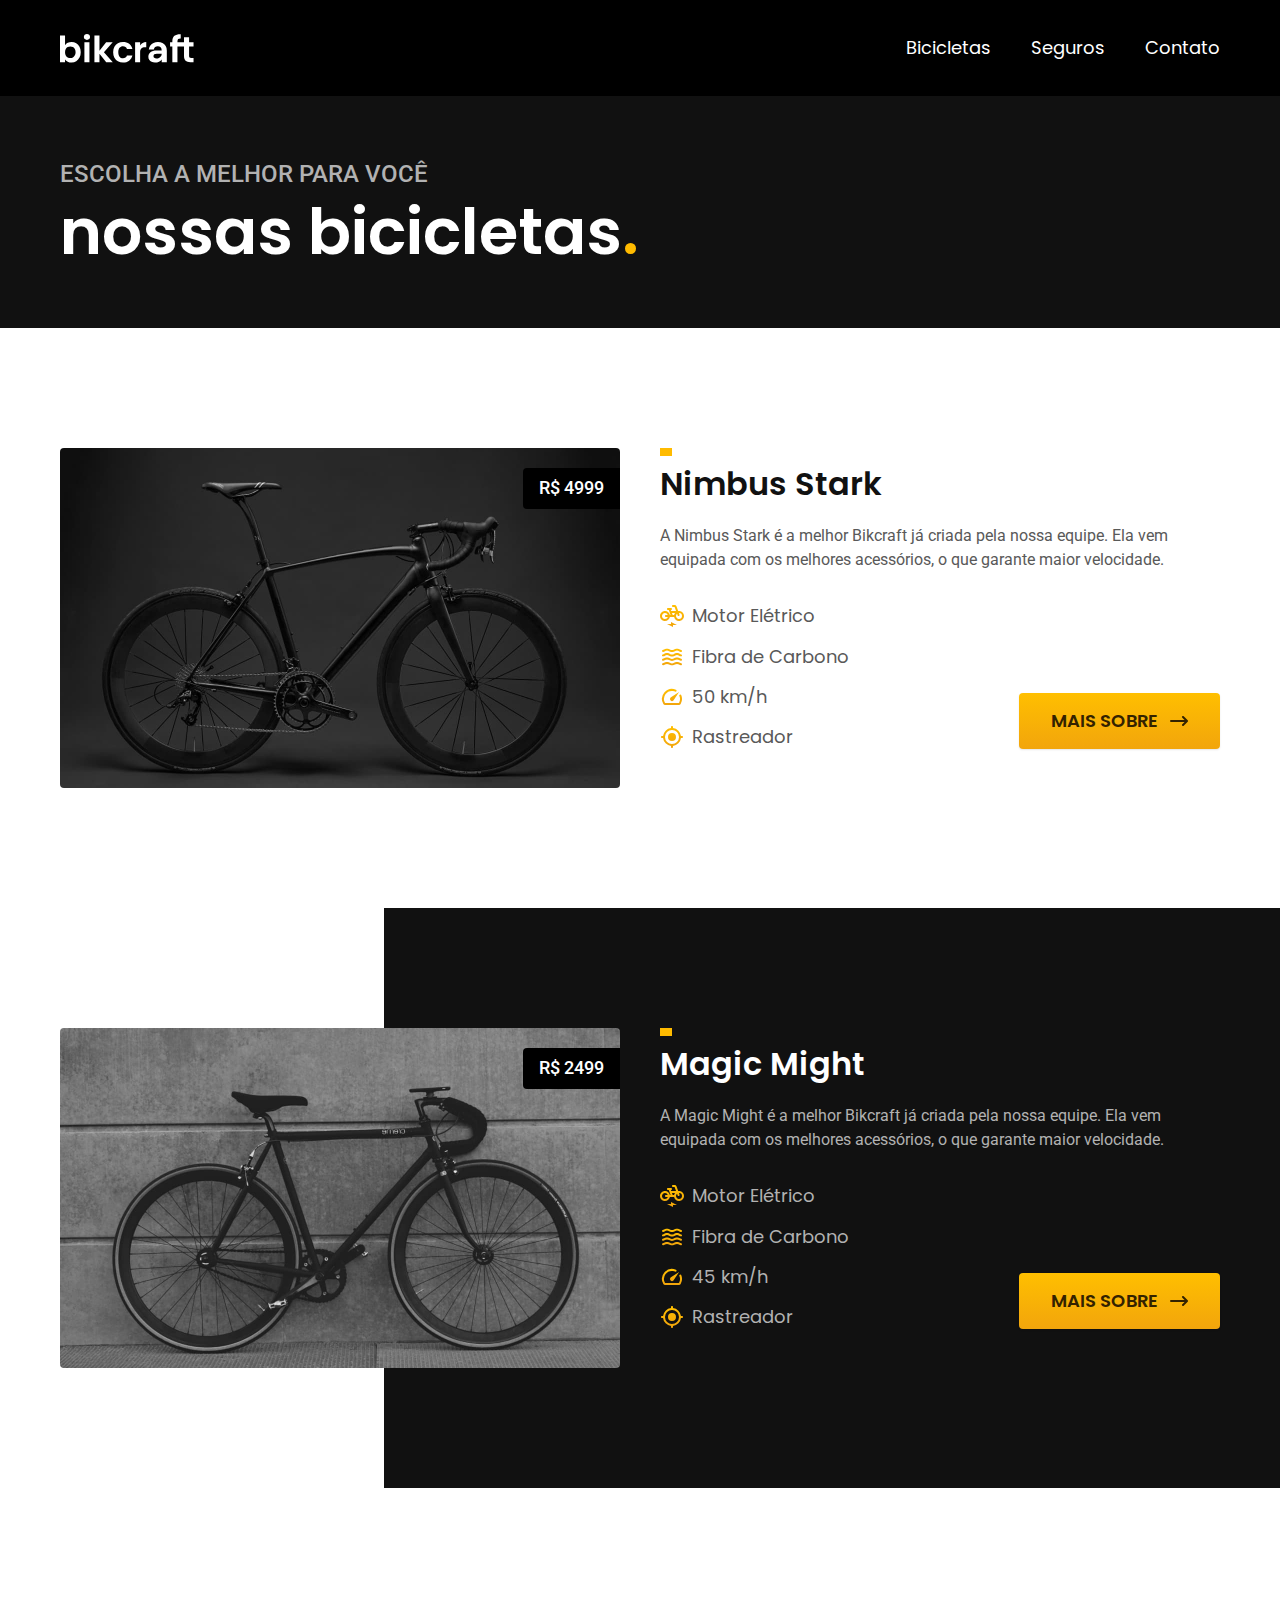
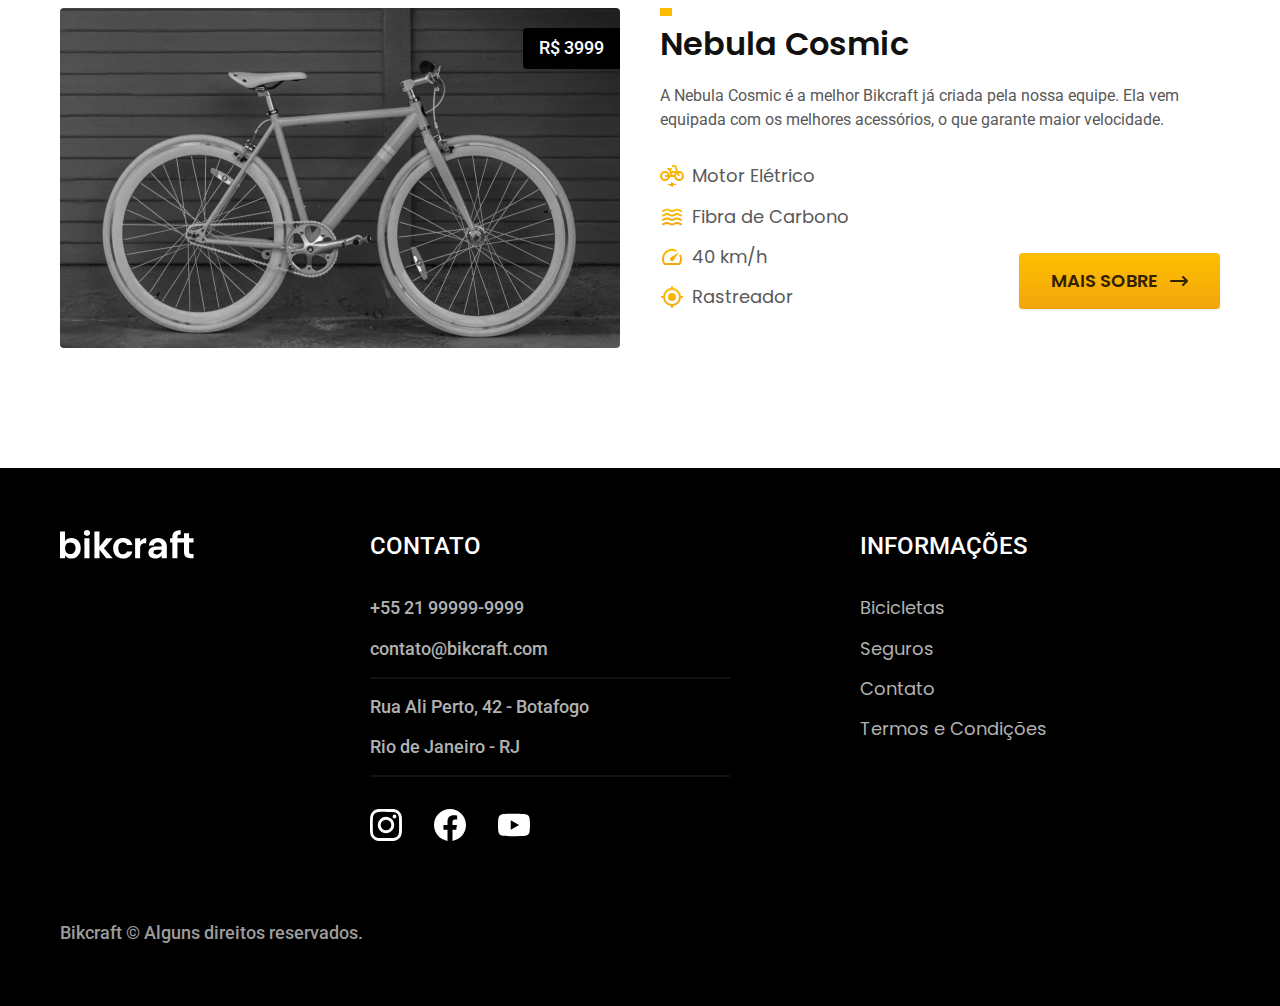
==== bicicletas.html @ d08127ba "Página Bicicletas" ====
<!DOCTYPE html>

<html lang="pt-br">

<head>
  <meta charset="UTF-8">
  <meta name="viewport" content="width=device-width, initial-scale=1.0">
  <title>Bicicletas | Bikcraft - Bicicletas Elétricas</title>
  <meta name="description" content="Bicicletas">
  <link rel="stylesheet" href="./css/style.css">

  <link rel="preconnect" href="https://fonts.googleapis.com">
  <link rel="preconnect" href="https://fonts.gstatic.com" crossorigin>
  <link href="https://fonts.googleapis.com/css2?family=Poppins:wght@400;600&family=Roboto:wght@400;500&display=swap&family=Merriweather:ital,wght@1,900&display=swap"" rel=" stylesheet">

</head>

<body id="bicicletas">
  <!-- NAVEGAÇÃO -->
  <header class="header-bg">
    <div class="header container">
      <a href="./">
        <img src="./img/bikcraft.svg" alt="Bikcraft">
      </a>
      <nav aria-label="primaria">
        <ul class="header-menu font-1-m cor-0">
          <li><a href="./bicicletas.html">Bicicletas</a></li>
          <li><a href="./seguros.html">Seguros</a></li>
          <li><a href="./contato.html">Contato</a></li>
        </ul>
      </nav>
    </div>
  </header>

  <!-- BICICLETAS -->

  <main>
    <!-- TITULO -->
    <div class="titulo-bg">
      <div class="titulo container">
        <p class="font-2-l-b cor-5">Escolha a melhor para você</p>
        <h1 class="font-1-xxl cor-0">nossas bicicletas<span class="cor-p1">.</span></h1>
      </div>
    </div>

    <!-- NIMBUS STARK -->

    <div class="bicicletas container">
      <div class="bicicletas-imagem">
        <img src="./img/bicicletas/nimbus.jpg" alt="Bicicleta preta" srcset="">
        <span class="font-2-m cor-0">R$ 4999</span>
      </div>
      <div class="bicicletas-conteudo">
        <h2 class="font-1-xl">Nimbus Stark</h2>
        <p class="font-2-s cor-8">A Nimbus Stark é a melhor Bikcraft já criada pela nossa equipe. Ela vem equipada com os melhores acessórios, o que garante maior velocidade.</p>
        <ul class="font-1-m cor-8">
          <li>
            <img src="./img/icones/eletrica.svg" alt="" srcset="">
            Motor Elétrico
          </li>
          <li>
            <img src="./img/icones/carbono.svg" alt="" srcset="">
            Fibra de Carbono
          </li>
          <li>
            <img src="./img/icones/velocidade.svg" alt="" srcset="">
            50 km/h
          </li>
          <li>
            <img src="./img/icones/rastreador.svg" alt="" srcset="">
            Rastreador
          </li>
        </ul>
        <a class="botao seta" href="./bicicletas/nimbus.html">Mais Sobre</a>
      </div>

    </div>


    <!-- MAGIC MIGHT -->

    <div class="bicicletas-bg">
      <div class="bicicletas container">
        <div class="bicicletas-imagem">
          <img src="./img/bicicletas/magic.jpg" alt="Bicicleta preta" srcset="">
          <span class="font-2-m cor-0">R$ 2499</span>
        </div>
        <div class="bicicletas-conteudo">
          <h2 class="font-1-xl cor-0">Magic Might</h2>
          <p class="font-2-s cor-5">A Magic Might é a melhor Bikcraft já criada pela nossa equipe. Ela vem equipada com os melhores acessórios, o que garante maior velocidade.</p>
          <ul class="font-1-m cor-5">
            <li>
              <img src="./img/icones/eletrica.svg" alt="" srcset="">
              Motor Elétrico
            </li>
            <li>
              <img src="./img/icones/carbono.svg" alt="" srcset="">
              Fibra de Carbono
            </li>
            <li>
              <img src="./img/icones/velocidade.svg" alt="" srcset="">
              45 km/h
            </li>
            <li>
              <img src="./img/icones/rastreador.svg" alt="" srcset="">
              Rastreador
            </li>
          </ul>
          <a class="botao seta" href="./bicicletas/magic.html">Mais Sobre</a>
        </div>

      </div>
    </div>

    <!-- NEBULA COSMIC -->
    <div class="bicicletas container">
      <div class="bicicletas-imagem">
        <img src="./img/bicicletas/nebula.jpg" alt="Bicicleta preta" srcset="">
        <span class="font-2-m cor-0">R$ 3999</span>
      </div>
      <div class="bicicletas-conteudo">
        <h2 class="font-1-xl">Nebula Cosmic</h2>
        <p class="font-2-s cor-8">A Nebula Cosmic é a melhor Bikcraft já criada pela nossa equipe. Ela vem equipada com os melhores acessórios, o que garante maior velocidade.</p>
        <ul class="font-1-m cor-8">
          <li>
            <img src="./img/icones/eletrica.svg" alt="" srcset="">
            Motor Elétrico
          </li>
          <li>
            <img src="./img/icones/carbono.svg" alt="" srcset="">
            Fibra de Carbono
          </li>
          <li>
            <img src="./img/icones/velocidade.svg" alt="" srcset="">
            40 km/h
          </li>
          <li>
            <img src="./img/icones/rastreador.svg" alt="" srcset="">
            Rastreador
          </li>
        </ul>
        <a class="botao seta" href="./bicicletas/nebula.html">Mais Sobre</a>
      </div>

    </div>

  </main>

  <!-- FOOTER -->
  <footer class="footer-bg">
    <div class="footer container">
      <img src="./img/bikcraft.svg" alt="Bikcraft" srcset="">
      <div class="footer-contato">
        <h3 class="font-2-l-b cor-0">Contato</h3>
        <ul class="font-2-m cor-5">
          <li> <a href="tel:+552199999-9999">+55 21 99999-9999</a> </li>
          <li><a href="mailto:contato@bikcraft.com">contato@bikcraft.com</a></li>
          <li><a href="">Rua Ali Perto, 42 - Botafogo</a></li>
          <li><a href="">Rio de Janeiro - RJ </a></li>
        </ul>
        <div class="footer-redes">
          <a href="./">
            <img src="./img/redes/instagram.svg" alt="Instagram">
          </a>
          <a href="./">
            <img src="./img/redes/facebook.svg" alt="Facebook">
          </a>
          <a href="./">
            <img src="./img/redes/youtube.svg" alt="youtube">
          </a>
        </div>
      </div>
      <div class="footer-informacoes">
        <h3 class="font-2-l-b cor-0">Informações</h3>
        <nav>
          <ul class="font-1-m cor-5">
            <li><a href="./bicicletas.html">Bicicletas</a></li>
            <li><a href="./seguros.html">Seguros</a></li>
            <li><a href="./contato.html">Contato</a></li>
            <li><a href="./termos.html">Termos e Condições</a></li>
          </ul>
        </nav>
      </div>
      <p class="font-2-m cor-6 footer-copy">Bikcraft © Alguns direitos reservados.</p>
    </div>
  </footer>
</body>

</html>
---- css/style.css ----
/* GLOBAL */
@import "./global.css";
@import "./header.css";
@import "./footer.css";

/* UTILIDADES */
@import "./utilidades/tipografia.css";
@import "./utilidades/cores.css";
@import "./utilidades/componentes.css";

/* HOME */
@import "./home/introducao.css";
@import "./home/tecnologia.css";
@import "./home/parceiros.css";
@import "./home/depoimento.css";

/* BICICLETAS */
@import "./bicicletas/bicicletas-lista.css";
@import "./bicicletas/bicicletas.css";

/* SEGUROS */
@import "./seguros/seguros.css";

/* TERMOS */
@import "./termos/termos.css";
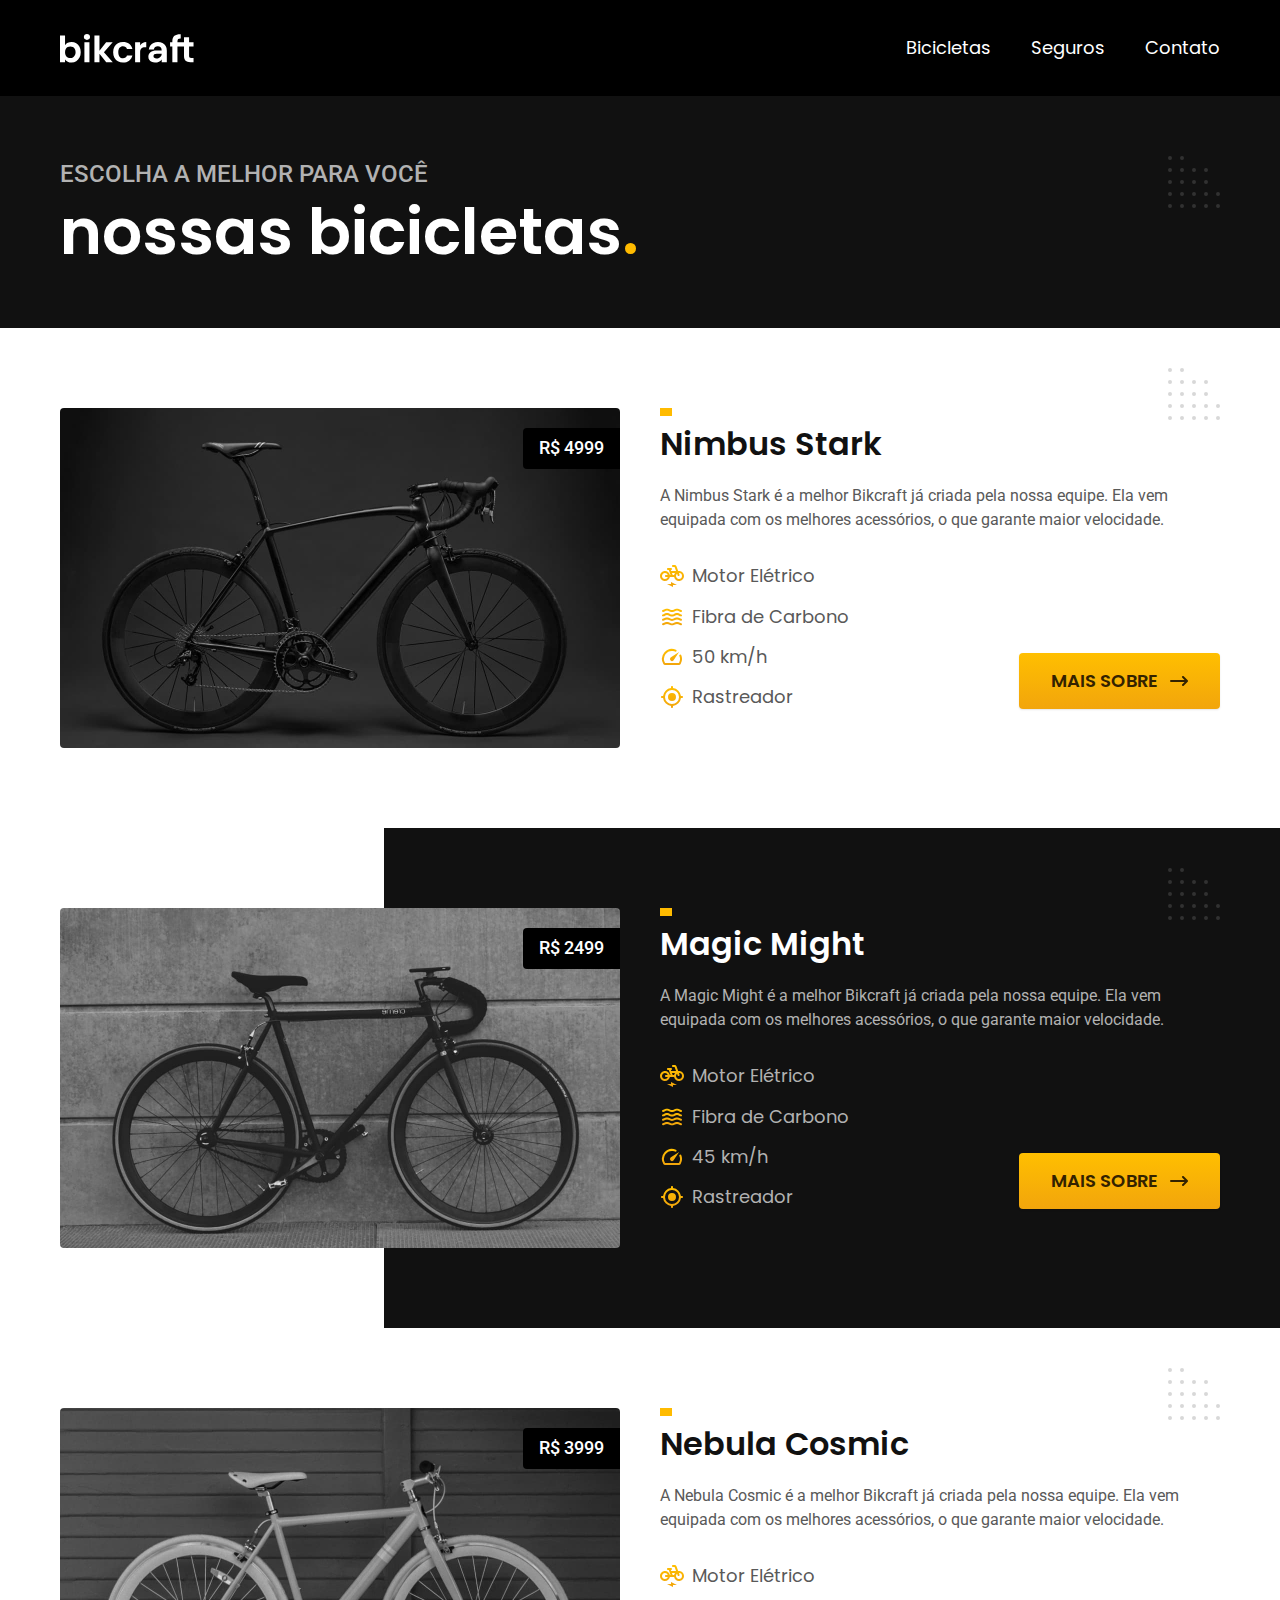
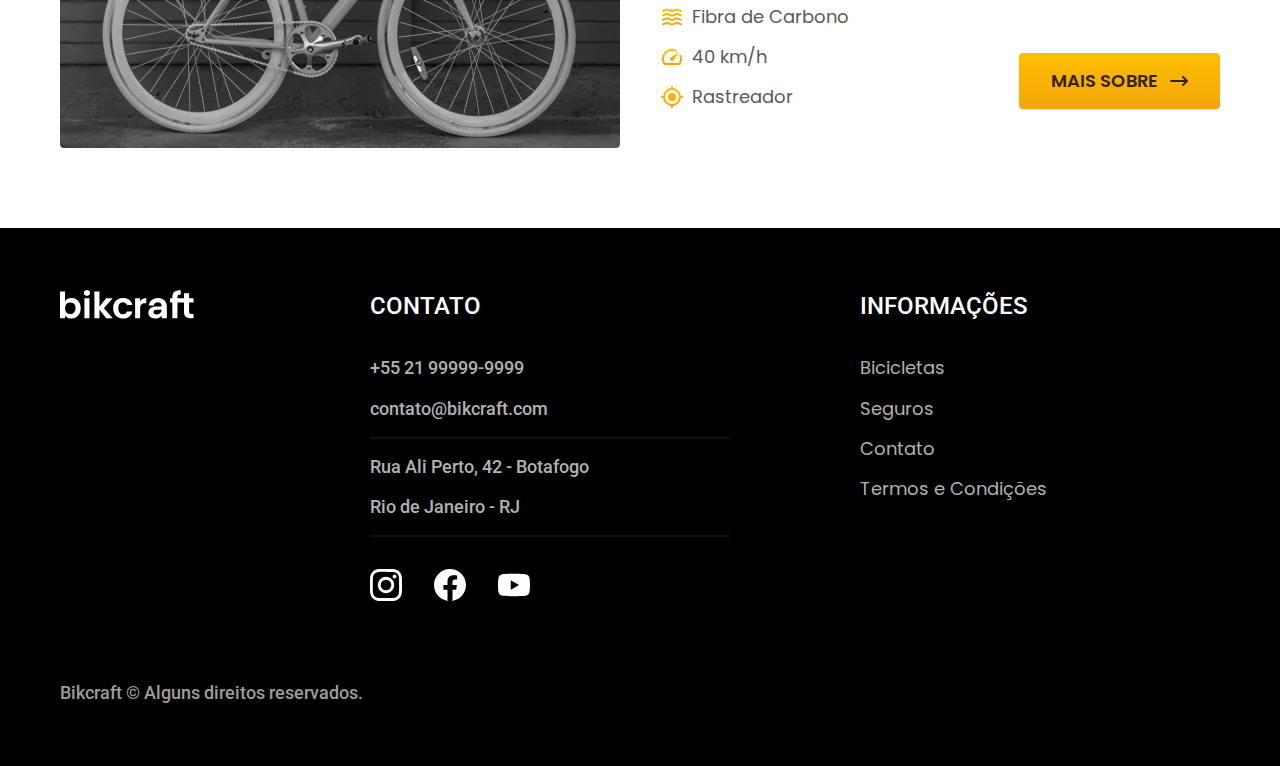
==== commit 762907b3: "Orçamento & Decoradores" ====
--- a/bicicletas.html
+++ b/bicicletas.html
@@ -7,6 +7,8 @@
   <meta name="viewport" content="width=device-width, initial-scale=1.0">
   <title>Bicicletas | Bikcraft - Bicicletas Elétricas</title>
   <meta name="description" content="Bicicletas">
+  <link rel="preload" href="./css/style.css" as="style">
+
   <link rel="stylesheet" href="./css/style.css">
 
   <link rel="preconnect" href="https://fonts.googleapis.com">
--- a/css/style.css
+++ b/css/style.css
@@ -7,6 +7,7 @@
 @import "./utilidades/tipografia.css";
 @import "./utilidades/cores.css";
 @import "./utilidades/componentes.css";
+@import "./utilidades/formulario.css";
 
 /* HOME */
 @import "./home/introducao.css";
@@ -18,8 +19,21 @@
 @import "./bicicletas/bicicletas-lista.css";
 @import "./bicicletas/bicicletas.css";
 
+/* BICICLETA */
+@import "./bicicleta/bicicleta.css";
+@import "./bicicleta/seguro.css";
+
 /* SEGUROS */
 @import "./seguros/seguros.css";
+@import "./seguros/vantagens.css";
+@import "./seguros/perguntas.css";
+
+/* CONTATO */
+@import "./contato/contato.css";
+@import "./contato/lojas.css";
+
+/* ORÇAMENTO  */
+@import "./orcamento/orcamento.css";
 
 /* TERMOS */
 @import "./termos/termos.css";
--- a/css/style.css
+++ b/css/style.css
@@ -7,6 +7,7 @@
 @import "./utilidades/tipografia.css";
 @import "./utilidades/cores.css";
 @import "./utilidades/componentes.css";
+@import "./utilidades/formulario.css";
 
 /* HOME */
 @import "./home/introducao.css";
@@ -18,8 +19,21 @@
 @import "./bicicletas/bicicletas-lista.css";
 @import "./bicicletas/bicicletas.css";
 
+/* BICICLETA */
+@import "./bicicleta/bicicleta.css";
+@import "./bicicleta/seguro.css";
+
 /* SEGUROS */
 @import "./seguros/seguros.css";
+@import "./seguros/vantagens.css";
+@import "./seguros/perguntas.css";
+
+/* CONTATO */
+@import "./contato/contato.css";
+@import "./contato/lojas.css";
+
+/* ORÇAMENTO  */
+@import "./orcamento/orcamento.css";
 
 /* TERMOS */
 @import "./termos/termos.css";
